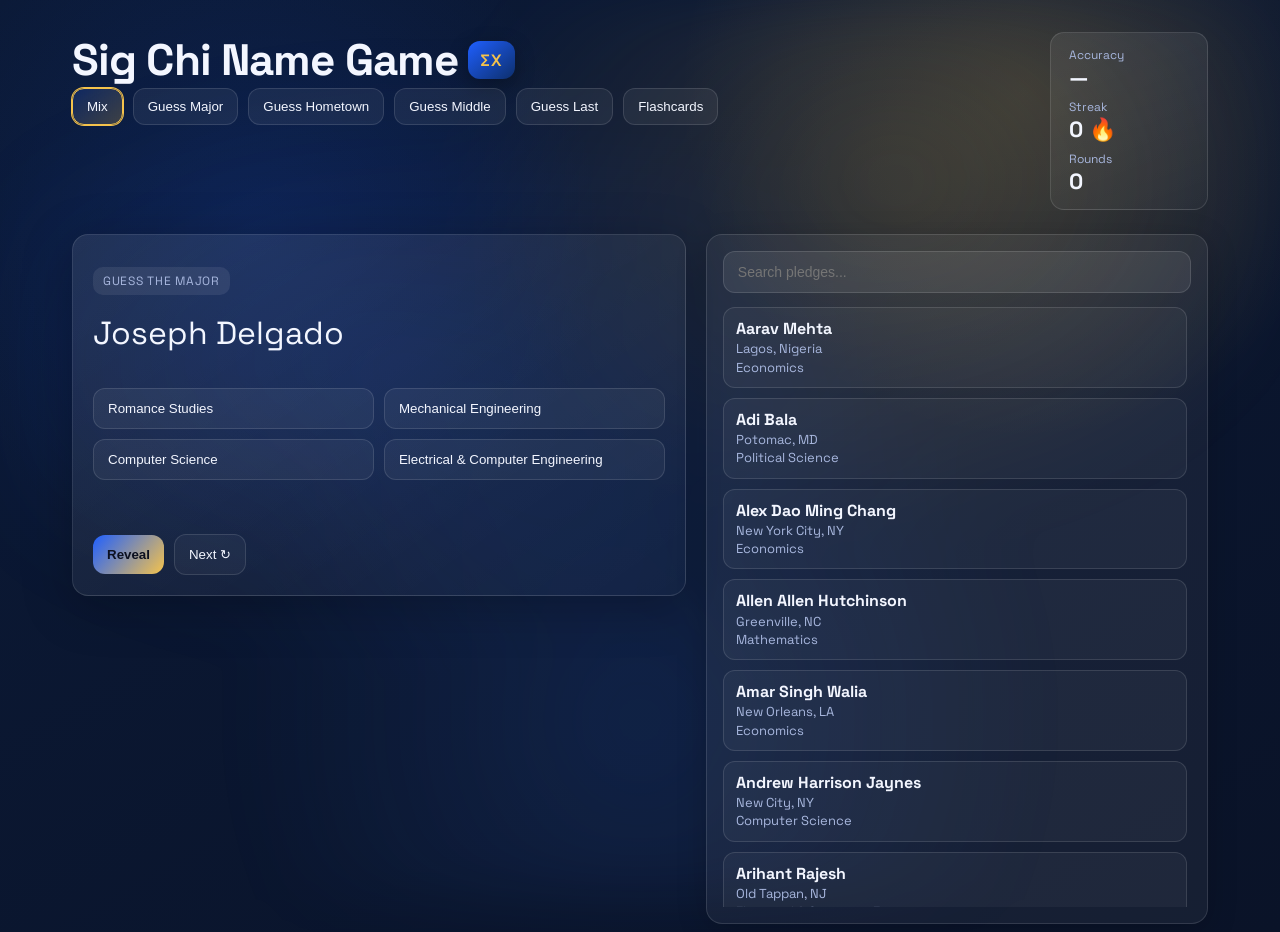
==== index.html @ de5fe86a "made it sigma chi themed" ====
<!DOCTYPE html>
<html lang="en">
<head>
  <meta charset="UTF-8">
  <meta name="viewport" content="width=device-width, initial-scale=1.0">
  <title>Sig Chi Name Game</title>
  <link rel="stylesheet" href="style.css">
  <link rel="preconnect" href="https://fonts.googleapis.com">
  <link rel="preconnect" href="https://fonts.gstatic.com" crossorigin>
  <link href="https://fonts.googleapis.com/css2?family=Space+Grotesk:wght@400;500;600;700&family=Manrope:wght@500;700&display=swap" rel="stylesheet">
</head>
<body>
  <div class="bg-gradient"></div>
  <main class="app">
    <header class="hero">
      <div>
        <div class="title-line">
          <h1>Sig Chi Name Game</h1>
          <span class="crest-chip" aria-hidden="true">ΣΧ</span>
        </div>
        <div class="mode-buttons" role="group" aria-label="Game modes">
          <button class="chip active" data-mode="mix">Mix</button>
          <button class="chip" data-mode="major">Guess Major</button>
          <button class="chip" data-mode="home">Guess Hometown</button>
          <button class="chip" data-mode="middle">Guess Middle</button>
          <button class="chip" data-mode="last">Guess Last</button>
          <button class="chip" data-mode="flash">Flashcards</button>
        </div>
      </div>
      <div class="stat-block">
        <div><span>Accuracy</span><strong id="stat-accuracy">—</strong></div>
        <div><span>Streak</span><strong id="stat-streak">0 🔥</strong></div>
        <div><span>Rounds</span><strong id="stat-rounds">0</strong></div>
      </div>
    </header>

    <section class="game">
      <div class="card" id="card">
        <div class="card-top">
          <p class="tag" id="ask-label">Guess the major</p>
          <p class="name" id="name"></p>
          <p class="aka" id="aka"></p>
        </div>
        <div class="clue" id="clue"></div>
        <div class="prompt" id="prompt"></div>
        <div class="options" id="options"></div>
        <div class="reveal" id="reveal"></div>
        <div class="actions">
          <button id="btn-reveal" class="primary">Reveal</button>
          <button id="btn-next" class="ghost">Next ↻</button>
          <button id="btn-flip" class="ghost small">Flip Flash Side</button>
          <div class="manual-score" id="manual-score">
            <button data-mark="got">I knew it ✅</button>
            <button data-mark="miss">Missed 🙃</button>
          </div>
        </div>
      </div>

      <aside class="sidebar">
        <div class="mini-search">
          <input id="filter" type="search" placeholder="Search pledges..." autocomplete="off">
        </div>
        <div class="list" id="quicklist"></div>
      </aside>
    </section>
  </main>

  <script src="script.js"></script>
</body>
</html>
---- style.css ----
:root {
  --bg-1: #0a1328;          /* deep Sigma Chi blue */
  --bg-2: #0b1a38;
  --accent: #f5c34c;        /* old gold */
  --accent-2: #ffd773;
  --card: rgba(255, 255, 255, 0.06);
  --card-border: rgba(255, 255, 255, 0.12);
  --text: #f3f6ff;
  --muted: #a8b7de;
  --good: #7ee0a3;
  --bad: #ff8b7c;
}

*,
*::before,
*::after {
  box-sizing: border-box;
}

body {
  margin: 0;
  min-height: 100vh;
  font-family: "Space Grotesk", "Manrope", system-ui, -apple-system, sans-serif;
  color: var(--text);
  background: radial-gradient(circle at 20% 25%, rgba(31, 95, 255, 0.12), transparent 28%),
              radial-gradient(circle at 80% 10%, rgba(245, 195, 76, 0.16), transparent 26%),
              linear-gradient(150deg, var(--bg-2), var(--bg-1)),
              repeating-linear-gradient(
                45deg,
                rgba(245, 195, 76, 0.05),
                rgba(245, 195, 76, 0.05) 10px,
                transparent 10px,
                transparent 30px
              );
}

.bg-gradient {
  position: fixed;
  inset: 0;
  background: radial-gradient(ellipse at 30% 40%, rgba(31, 95, 255, 0.12), transparent 40%),
              radial-gradient(ellipse at 70% 20%, rgba(245, 195, 76, 0.14), transparent 35%),
              radial-gradient(ellipse at 50% 80%, rgba(64, 131, 255, 0.12), transparent 45%);
  filter: blur(30px);
  z-index: -1;
}

.app {
  max-width: 1180px;
  margin: 32px auto 64px;
  padding: 0 22px;
}

.hero {
  display: flex;
  align-items: flex-start;
  justify-content: space-between;
  gap: 24px;
  margin-bottom: 24px;
}

.eyebrow {
  letter-spacing: 0.14em;
  text-transform: uppercase;
  font-size: 12px;
  color: var(--muted);
  margin: 0 0 6px;
}

h1 {
  margin: 0;
  font-size: clamp(30px, 6vw, 44px);
  letter-spacing: -0.02em;
}

.title-line {
  display: inline-flex;
  align-items: center;
  gap: 10px;
}

.crest-chip {
  display: inline-flex;
  align-items: center;
  justify-content: center;
  padding: 8px 12px;
  border-radius: 12px;
  background: linear-gradient(140deg, #1f5fff, #0d2f6c);
  color: #f5c34c;
  font-weight: 700;
  letter-spacing: 0.08em;
  box-shadow: 0 6px 20px rgba(0, 0, 0, 0.3);
}

.lede {
  color: var(--muted);
  margin: 8px 0 14px;
  max-width: 620px;
}

.mode-buttons {
  display: flex;
  flex-wrap: wrap;
  gap: 10px;
}

.chip {
  border: 1px solid var(--card-border);
  background: var(--card);
  color: var(--text);
  padding: 10px 14px;
  border-radius: 12px;
  cursor: pointer;
  transition: transform 0.15s ease, border-color 0.15s ease, box-shadow 0.15s ease;
}

.chip:hover {
  transform: translateY(-1px);
  border-color: rgba(255, 255, 255, 0.25);
}

.chip.active {
  border-color: var(--accent);
  box-shadow: 0 0 0 1px var(--accent);
  background: linear-gradient(140deg, rgba(31, 95, 255, 0.18), rgba(245, 195, 76, 0.22));
}

.stat-block {
  display: grid;
  grid-template-columns: repeat(auto-fit, minmax(120px, 1fr));
  gap: 8px;
  padding: 14px 18px;
  border-radius: 14px;
  background: linear-gradient(160deg, rgba(255, 255, 255, 0.08), rgba(255, 255, 255, 0.03));
  border: 1px solid var(--card-border);
}

.stat-block div span {
  display: block;
  color: var(--muted);
  font-size: 12px;
}

.stat-block strong {
  font-size: 22px;
  letter-spacing: -0.01em;
}

.game {
  display: grid;
  grid-template-columns: 1.1fr 0.9fr;
  gap: 20px;
  align-items: start;
}

.card {
  border: 1px solid var(--card-border);
  background: linear-gradient(145deg, rgba(255, 255, 255, 0.09), rgba(255, 255, 255, 0.02));
  padding: 20px;
  border-radius: 16px;
  box-shadow: 0 10px 50px rgba(0, 0, 0, 0.25);
}

.card-top {
  margin-bottom: 12px;
}

.tag {
  display: inline-flex;
  background: rgba(255, 255, 255, 0.08);
  color: var(--muted);
  padding: 6px 10px;
  border-radius: 10px;
  font-size: 12px;
  letter-spacing: 0.06em;
  text-transform: uppercase;
}

.name {
  font-size: clamp(26px, 3vw, 32px);
  margin: 6px 0 2px;
}

.aka {
  color: var(--muted);
  margin: 0 0 10px;
}

.clue {
  display: inline-flex;
  align-items: center;
  gap: 8px;
  padding: 8px 12px;
  margin-bottom: 12px;
  background: rgba(255, 255, 255, 0.06);
  border: 1px dashed var(--card-border);
  border-radius: 12px;
  color: var(--muted);
  font-size: 14px;
}

.clue strong {
  color: var(--text);
  letter-spacing: 0.01em;
}

.prompt {
  display: none;
  grid-template-columns: repeat(auto-fit, minmax(200px, 1fr));
  gap: 12px;
  padding: 14px;
  border-radius: 12px;
  border: 1px dashed var(--card-border);
  background: rgba(255, 255, 255, 0.06);
  margin-bottom: 10px;
}

.prompt .value {
  margin: 0;
  font-size: 18px;
}

.options {
  display: grid;
  grid-template-columns: repeat(auto-fit, minmax(200px, 1fr));
  gap: 10px;
  margin-bottom: 12px;
}

.option-btn {
  border: 1px solid var(--card-border);
  background: rgba(255, 255, 255, 0.05);
  color: var(--text);
  padding: 12px 14px;
  border-radius: 12px;
  cursor: pointer;
  text-align: left;
  transition: transform 0.12s ease, border-color 0.12s ease, background 0.12s ease;
}

.option-btn:hover { transform: translateY(-1px); }
.option-btn.correct { border-color: var(--good); background: rgba(118, 255, 176, 0.12); }
.option-btn.wrong { border-color: var(--bad); background: rgba(255, 139, 124, 0.12); }
.option-btn.disabled { opacity: 0.6; pointer-events: none; }

.reveal {
  display: grid;
  grid-template-columns: repeat(auto-fit, minmax(200px, 1fr));
  gap: 12px;
  padding: 14px;
  border-radius: 12px;
  border: 1px dashed var(--card-border);
  background: rgba(255, 255, 255, 0.04);
  opacity: 0;
  transform: translateY(6px);
  transition: all 0.2s ease;
}

.reveal.visible {
  opacity: 1;
  transform: translateY(0);
}

.label {
  color: var(--muted);
  font-size: 12px;
  letter-spacing: 0.08em;
  text-transform: uppercase;
  margin: 0 0 4px;
}

.value {
  margin: 0;
  font-size: 18px;
}

.actions {
  display: flex;
  gap: 10px;
  align-items: center;
  flex-wrap: wrap;
  margin-top: 12px;
}

.primary,
.ghost,
.manual-score button {
  border: 1px solid var(--card-border);
  background: rgba(255, 255, 255, 0.06);
  color: var(--text);
  padding: 12px 14px;
  border-radius: 12px;
  cursor: pointer;
  transition: transform 0.12s ease, border-color 0.12s ease, background 0.12s ease;
}

.primary {
  background: linear-gradient(130deg, #1f5fff, #f5c34c);
  color: #0c1020;
  border: none;
  font-weight: 700;
}

.primary:hover,
.ghost:hover,
.manual-score button:hover {
  transform: translateY(-1px);
  border-color: rgba(255, 255, 255, 0.3);
}

.ghost {
  background: rgba(255, 255, 255, 0.04);
}

.small {
  padding: 10px 12px;
  font-size: 13px;
}

.manual-score {
  display: none;
  gap: 8px;
}

.manual-score button {
  padding: 10px 12px;
}

.sidebar {
  border: 1px solid var(--card-border);
  background: rgba(255, 255, 255, 0.05);
  border-radius: 16px;
  padding: 16px;
  height: 100%;
  box-shadow: 0 6px 30px rgba(0, 0, 0, 0.18);
}

.mini-search input {
  width: 100%;
  padding: 12px 14px;
  border-radius: 12px;
  border: 1px solid var(--card-border);
  background: rgba(255, 255, 255, 0.08);
  color: var(--text);
  font-size: 14px;
}

.list {
  margin-top: 14px;
  display: grid;
  grid-template-columns: repeat(auto-fit, minmax(240px, 1fr));
  gap: 10px;
  max-height: 600px;
  overflow: auto;
  padding-right: 4px;
}

.list-card {
  border: 1px solid var(--card-border);
  background: rgba(255, 255, 255, 0.04);
  border-radius: 12px;
  padding: 10px 12px;
  line-height: 1.4;
}

.list-card strong { display: block; }
.list-card .meta { color: var(--muted); font-size: 13px; }

@media (max-width: 980px) {
  .game {
    grid-template-columns: 1fr;
  }
  .hero { flex-direction: column; }
}

@media (max-width: 640px) {
  .options { grid-template-columns: 1fr; }
  .stat-block { grid-template-columns: repeat(auto-fit, minmax(120px, 1fr)); }
  .app { padding: 0 14px; margin: 20px auto 48px; }
}
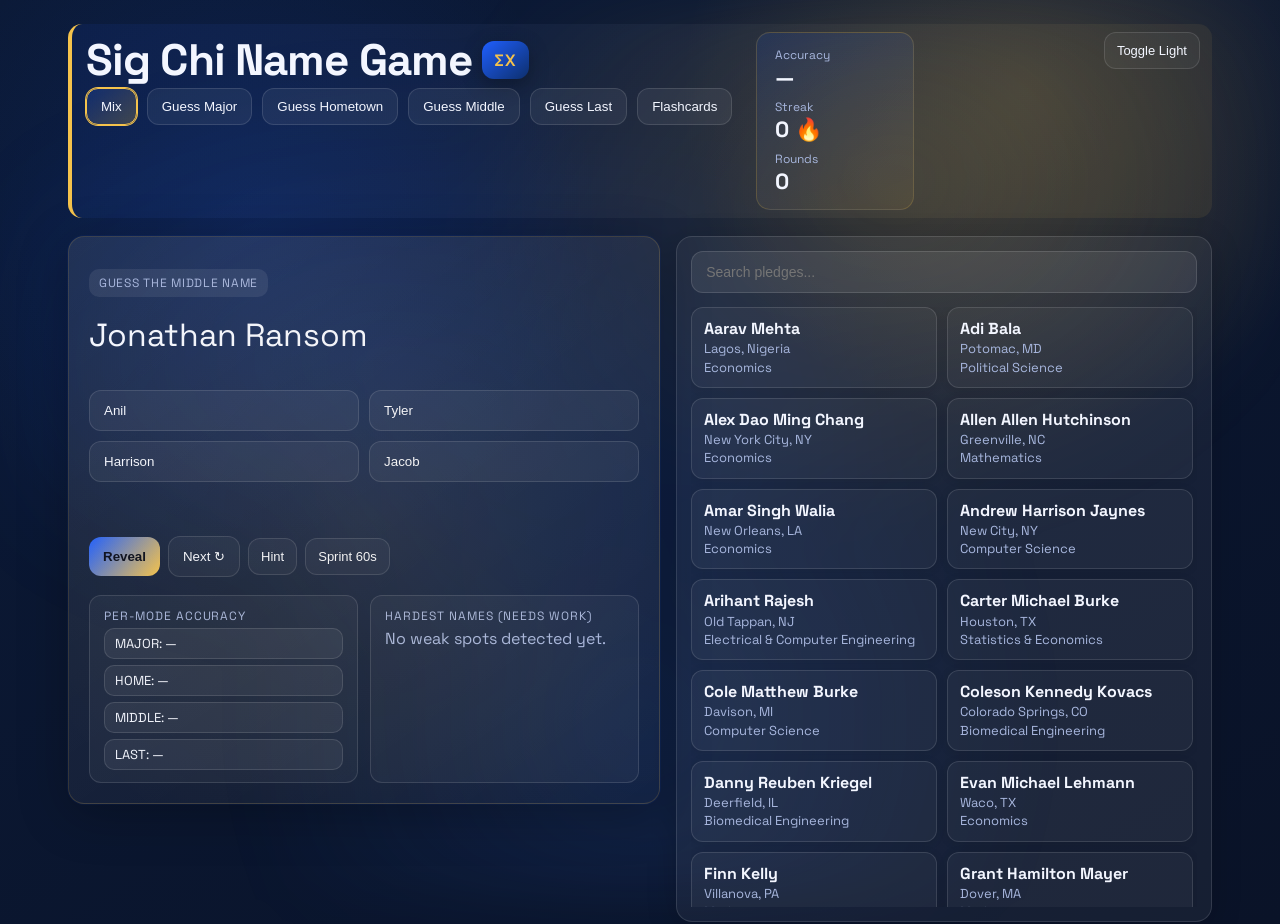
==== commit aecf6d69: "updated features" ====
--- a/index.html
+++ b/index.html
@@ -32,6 +32,9 @@
         <div><span>Streak</span><strong id="stat-streak">0 🔥</strong></div>
         <div><span>Rounds</span><strong id="stat-rounds">0</strong></div>
       </div>
+      <div class="toggles">
+        <button id="btn-theme" class="ghost small">Toggle Light</button>
+      </div>
     </header>
 
     <section class="game">
@@ -49,11 +52,25 @@
           <button id="btn-reveal" class="primary">Reveal</button>
           <button id="btn-next" class="ghost">Next ↻</button>
           <button id="btn-flip" class="ghost small">Flip Flash Side</button>
+          <button id="btn-hint" class="ghost small">Hint</button>
+          <button id="btn-sprint" class="ghost small">Sprint 60s</button>
           <div class="manual-score" id="manual-score">
             <button data-mark="got">I knew it ✅</button>
             <button data-mark="miss">Missed 🙃</button>
           </div>
         </div>
+
+      <section class="dash">
+        <div class="dash-card">
+          <p class="label">Per-Mode Accuracy</p>
+          <div class="mode-accuracy" id="mode-accuracy"></div>
+        </div>
+        <div class="dash-card">
+          <p class="label">Hardest Names (needs work)</p>
+          <div class="hardest" id="hardest"></div>
+        </div>
+      </section>
+
       </div>
 
       <aside class="sidebar">
--- a/style.css
+++ b/style.css
@@ -46,8 +46,8 @@
 
 .app {
   max-width: 1180px;
-  margin: 32px auto 64px;
-  padding: 0 22px;
+  margin: 24px auto 48px;
+  padding: 0 18px;
 }
 
 .hero {
@@ -55,7 +55,18 @@
   align-items: flex-start;
   justify-content: space-between;
   gap: 24px;
-  margin-bottom: 24px;
+  margin-bottom: 18px;
+  padding: 8px 12px 8px 14px;
+  border-left: 4px solid var(--accent);
+  background: linear-gradient(120deg, rgba(31, 95, 255, 0.08), rgba(245, 195, 76, 0.08));
+  border-radius: 14px;
+}
+
+.toggles {
+  display: flex;
+  gap: 10px;
+  flex-wrap: wrap;
+  margin-left: auto;
 }
 
 .eyebrow {
@@ -130,8 +141,8 @@
   gap: 8px;
   padding: 14px 18px;
   border-radius: 14px;
-  background: linear-gradient(160deg, rgba(255, 255, 255, 0.08), rgba(255, 255, 255, 0.03));
-  border: 1px solid var(--card-border);
+  background: linear-gradient(160deg, rgba(31, 95, 255, 0.12), rgba(245, 195, 76, 0.08));
+  border: 1px solid rgba(245, 195, 76, 0.18);
 }
 
 .stat-block div span {
@@ -147,17 +158,28 @@
 
 .game {
   display: grid;
-  grid-template-columns: 1.1fr 0.9fr;
-  gap: 20px;
+  grid-template-columns: 1.05fr 0.95fr;
+  gap: 16px;
   align-items: start;
 }
 
 .card {
-  border: 1px solid var(--card-border);
+  border: 1px solid rgba(245, 195, 76, 0.16);
   background: linear-gradient(145deg, rgba(255, 255, 255, 0.09), rgba(255, 255, 255, 0.02));
   padding: 20px;
   border-radius: 16px;
-  box-shadow: 0 10px 50px rgba(0, 0, 0, 0.25);
+  box-shadow: 0 10px 50px rgba(0, 0, 0, 0.25), 0 0 0 1px rgba(31, 95, 255, 0.08);
+  position: relative;
+  overflow: hidden;
+}
+
+.card::after {
+  content: "";
+  position: absolute;
+  inset: -20% -40%;
+  background: radial-gradient(circle, rgba(245, 195, 76, 0.08), transparent 55%);
+  transform: rotate(-8deg);
+  pointer-events: none;
 }
 
 .card-top {
@@ -238,7 +260,7 @@
 }
 
 .option-btn:hover { transform: translateY(-1px); }
-.option-btn.correct { border-color: var(--good); background: rgba(118, 255, 176, 0.12); }
+.option-btn.correct { border-color: var(--accent); background: rgba(245, 195, 76, 0.18); }
 .option-btn.wrong { border-color: var(--bad); background: rgba(255, 139, 124, 0.12); }
 .option-btn.disabled { opacity: 0.6; pointer-events: none; }
 
@@ -275,7 +297,7 @@
 
 .actions {
   display: flex;
-  gap: 10px;
+  gap: 8px;
   align-items: center;
   flex-wrap: wrap;
   margin-top: 12px;
@@ -329,7 +351,7 @@
   border: 1px solid var(--card-border);
   background: rgba(255, 255, 255, 0.05);
   border-radius: 16px;
-  padding: 16px;
+  padding: 14px;
   height: 100%;
   box-shadow: 0 6px 30px rgba(0, 0, 0, 0.18);
 }
@@ -360,20 +382,77 @@
   border-radius: 12px;
   padding: 10px 12px;
   line-height: 1.4;
+  box-shadow: 0 1px 8px rgba(0, 0, 0, 0.12);
 }
 
 .list-card strong { display: block; }
 .list-card .meta { color: var(--muted); font-size: 13px; }
+
+.dash {
+  margin-top: 18px;
+  display: grid;
+  grid-template-columns: repeat(auto-fit, minmax(220px, 1fr));
+  gap: 12px;
+}
+
+.dash-card {
+  border: 1px solid var(--card-border);
+  background: rgba(255, 255, 255, 0.04);
+  border-radius: 12px;
+  padding: 12px 14px;
+  min-height: 90px;
+}
+
+.mode-accuracy,
+.hardest {
+  display: grid;
+  gap: 6px;
+}
+
+.badge {
+  display: inline-flex;
+  align-items: center;
+  gap: 6px;
+  padding: 6px 10px;
+  border-radius: 10px;
+  background: rgba(255, 255, 255, 0.06);
+  border: 1px solid var(--card-border);
+  font-size: 13px;
+}
+
+.theme-light {
+  --bg-1: #f8fbff;
+  --bg-2: #e8f0ff;
+  --card: rgba(0, 16, 40, 0.04);
+  --card-border: rgba(0, 16, 40, 0.12);
+  --text: #0c1830;
+  --muted: #5b6a8d;
+  --good: #1f8f58;
+  --bad: #c7332c;
+  background: radial-gradient(circle at 20% 25%, rgba(31, 95, 255, 0.12), transparent 28%),
+              radial-gradient(circle at 80% 10%, rgba(245, 195, 76, 0.16), transparent 26%),
+              linear-gradient(150deg, #f5f8ff, #e8f0ff);
+}
 
 @media (max-width: 980px) {
   .game {
     grid-template-columns: 1fr;
   }
-  .hero { flex-direction: column; }
+  .hero { flex-direction: column; gap: 14px; }
 }
 
 @media (max-width: 640px) {
+  body { padding-bottom: 36px; }
+  .hero { padding: 10px 12px; }
+  .mode-buttons { gap: 8px; }
+  .chip { padding: 8px 12px; border-radius: 10px; }
+  .card, .sidebar { padding: 14px; }
+  .name { font-size: clamp(22px, 7vw, 28px); }
+  .options { grid-template-columns: 1fr; gap: 8px; }
   .options { grid-template-columns: 1fr; }
   .stat-block { grid-template-columns: repeat(auto-fit, minmax(120px, 1fr)); }
-  .app { padding: 0 14px; margin: 20px auto 48px; }
-}
+  .app { padding: 0 12px; margin: 16px auto 36px; }
+  .actions { gap: 6px; }
+  .primary, .ghost, .manual-score button { padding: 10px 12px; }
+  .small { padding: 8px 10px; }
+}
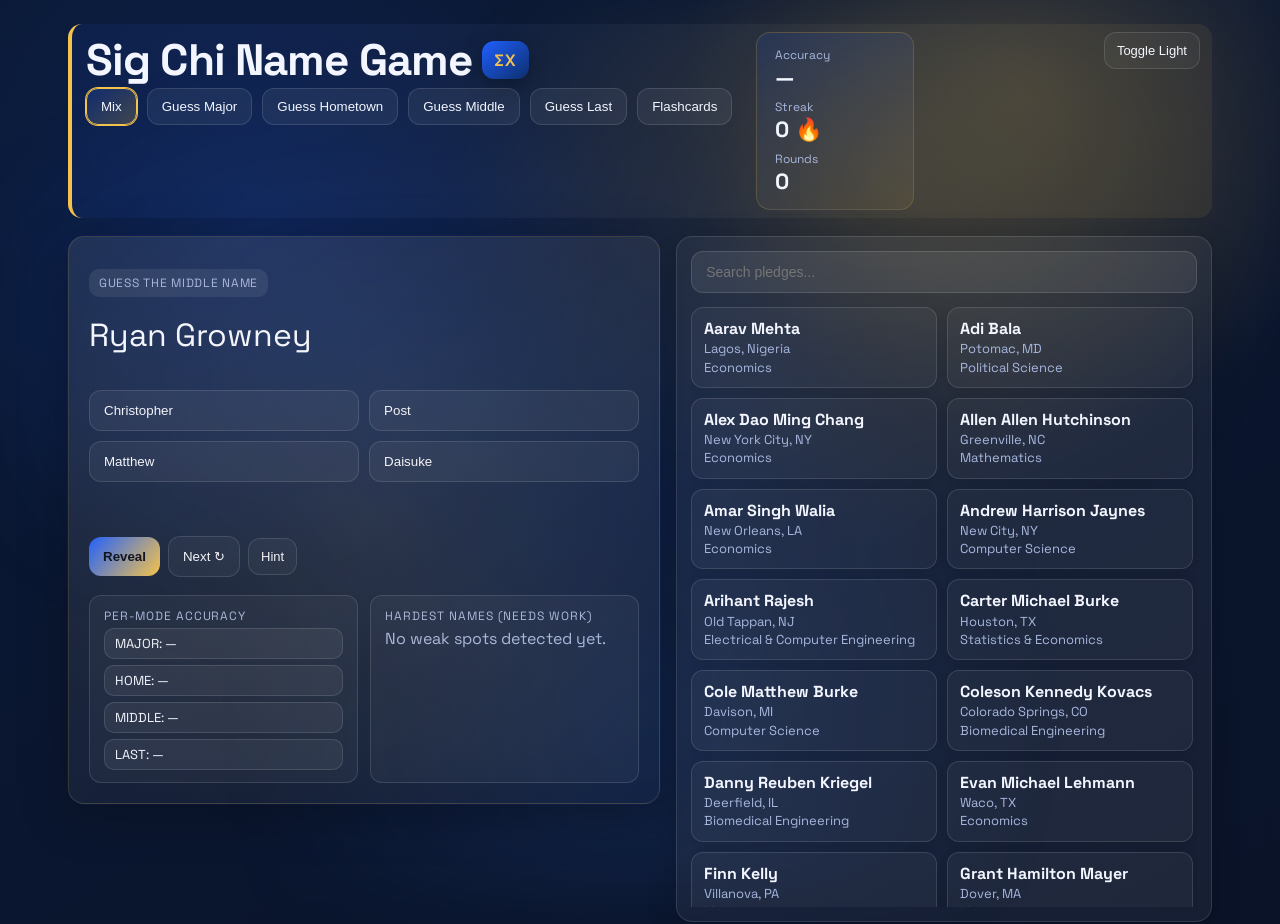
==== commit a65e1b6e: "removed sprint button" ====
--- a/index.html
+++ b/index.html
@@ -53,7 +53,6 @@
           <button id="btn-next" class="ghost">Next ↻</button>
           <button id="btn-flip" class="ghost small">Flip Flash Side</button>
           <button id="btn-hint" class="ghost small">Hint</button>
-          <button id="btn-sprint" class="ghost small">Sprint 60s</button>
           <div class="manual-score" id="manual-score">
             <button data-mark="got">I knew it ✅</button>
             <button data-mark="miss">Missed 🙃</button>
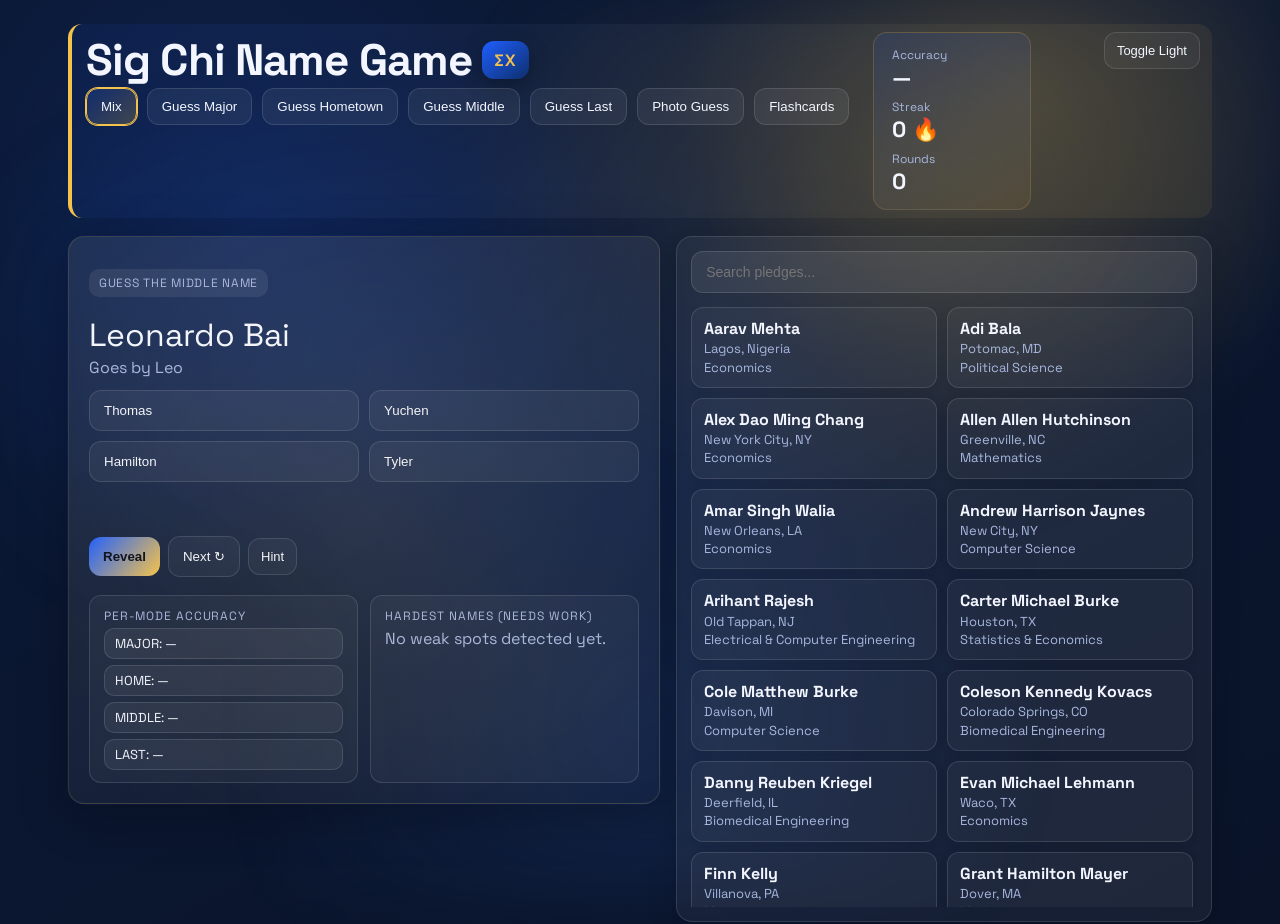
==== commit d9b5254c: "added picture mode" ====
--- a/index.html
+++ b/index.html
@@ -24,6 +24,7 @@
           <button class="chip" data-mode="home">Guess Hometown</button>
           <button class="chip" data-mode="middle">Guess Middle</button>
           <button class="chip" data-mode="last">Guess Last</button>
+          <button class="chip" data-mode="photo">Photo Guess</button>
           <button class="chip" data-mode="flash">Flashcards</button>
         </div>
       </div>
@@ -43,6 +44,9 @@
           <p class="tag" id="ask-label">Guess the major</p>
           <p class="name" id="name"></p>
           <p class="aka" id="aka"></p>
+        </div>
+        <div class="photo-wrap" id="photo-wrap">
+          <img id="photo" alt="Pledge photo">
         </div>
         <div class="clue" id="clue"></div>
         <div class="prompt" id="prompt"></div>
--- a/style.css
+++ b/style.css
@@ -184,6 +184,22 @@
 
 .card-top {
   margin-bottom: 12px;
+}
+
+.photo-wrap {
+  display: none;
+  margin: 10px 0 12px;
+  border-radius: 14px;
+  overflow: hidden;
+  border: 1px solid rgba(245, 195, 76, 0.16);
+  box-shadow: 0 8px 24px rgba(0,0,0,0.25);
+}
+
+.photo-wrap img {
+  display: block;
+  width: 100%;
+  height: auto;
+  object-fit: cover;
 }
 
 .tag {
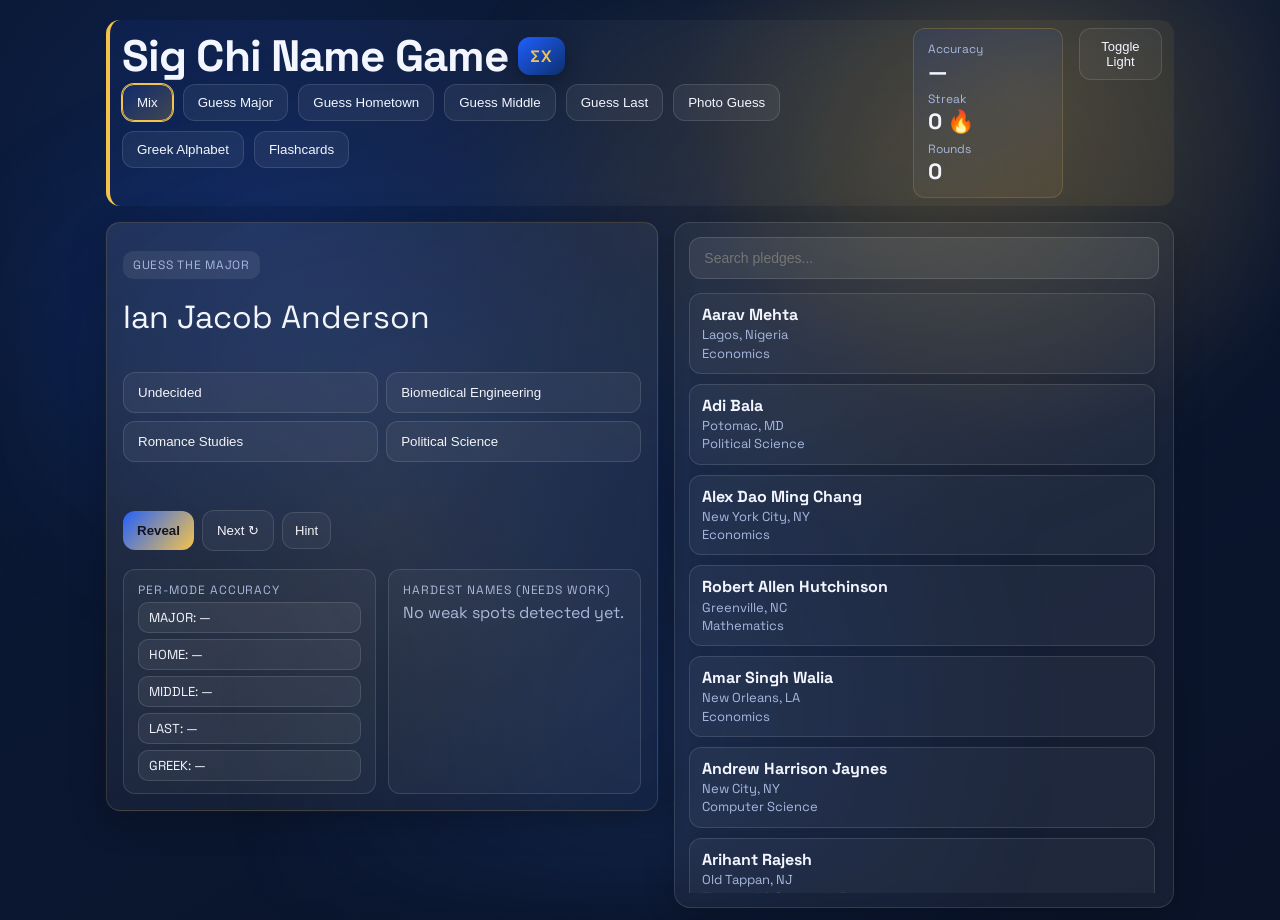
==== commit 7e27c090: "added greek letters" ====
--- a/index.html
+++ b/index.html
@@ -25,6 +25,7 @@
           <button class="chip" data-mode="middle">Guess Middle</button>
           <button class="chip" data-mode="last">Guess Last</button>
           <button class="chip" data-mode="photo">Photo Guess</button>
+          <button class="chip" data-mode="greek">Greek Alphabet</button>
           <button class="chip" data-mode="flash">Flashcards</button>
         </div>
       </div>
--- a/style.css
+++ b/style.css
@@ -45,18 +45,18 @@
 }
 
 .app {
-  max-width: 1180px;
-  margin: 24px auto 48px;
-  padding: 0 18px;
+  max-width: 1100px;
+  margin: 20px auto 40px;
+  padding: 0 16px;
 }
 
 .hero {
   display: flex;
   align-items: flex-start;
   justify-content: space-between;
-  gap: 24px;
-  margin-bottom: 18px;
-  padding: 8px 12px 8px 14px;
+  gap: 16px;
+  margin-bottom: 16px;
+  padding: 8px 12px 8px 12px;
   border-left: 4px solid var(--accent);
   background: linear-gradient(120deg, rgba(31, 95, 255, 0.08), rgba(245, 195, 76, 0.08));
   border-radius: 14px;
@@ -138,9 +138,9 @@
 .stat-block {
   display: grid;
   grid-template-columns: repeat(auto-fit, minmax(120px, 1fr));
-  gap: 8px;
-  padding: 14px 18px;
-  border-radius: 14px;
+  gap: 6px;
+  padding: 12px 14px;
+  border-radius: 12px;
   background: linear-gradient(160deg, rgba(31, 95, 255, 0.12), rgba(245, 195, 76, 0.08));
   border: 1px solid rgba(245, 195, 76, 0.18);
 }
@@ -166,9 +166,9 @@
 .card {
   border: 1px solid rgba(245, 195, 76, 0.16);
   background: linear-gradient(145deg, rgba(255, 255, 255, 0.09), rgba(255, 255, 255, 0.02));
-  padding: 20px;
-  border-radius: 16px;
-  box-shadow: 0 10px 50px rgba(0, 0, 0, 0.25), 0 0 0 1px rgba(31, 95, 255, 0.08);
+  padding: 16px;
+  border-radius: 14px;
+  box-shadow: 0 8px 36px rgba(0, 0, 0, 0.24), 0 0 0 1px rgba(31, 95, 255, 0.08);
   position: relative;
   overflow: hidden;
 }
@@ -188,18 +188,24 @@
 
 .photo-wrap {
   display: none;
-  margin: 10px 0 12px;
-  border-radius: 14px;
+  margin: 8px 0 12px;
+  border-radius: 12px;
   overflow: hidden;
   border: 1px solid rgba(245, 195, 76, 0.16);
   box-shadow: 0 8px 24px rgba(0,0,0,0.25);
+  max-height: 320px;
+  background: rgba(0,0,0,0.2);
+  display: flex;
+  align-items: center;
+  justify-content: center;
 }
 
 .photo-wrap img {
   display: block;
   width: 100%;
   height: auto;
-  object-fit: cover;
+  max-height: 320px;
+  object-fit: contain;
 }
 
 .tag {
@@ -260,8 +266,8 @@
 .options {
   display: grid;
   grid-template-columns: repeat(auto-fit, minmax(200px, 1fr));
-  gap: 10px;
-  margin-bottom: 12px;
+  gap: 8px;
+  margin-bottom: 10px;
 }
 
 .option-btn {
@@ -283,8 +289,8 @@
 .reveal {
   display: grid;
   grid-template-columns: repeat(auto-fit, minmax(200px, 1fr));
-  gap: 12px;
-  padding: 14px;
+  gap: 10px;
+  padding: 12px;
   border-radius: 12px;
   border: 1px dashed var(--card-border);
   background: rgba(255, 255, 255, 0.04);
@@ -462,13 +468,18 @@
   .hero { padding: 10px 12px; }
   .mode-buttons { gap: 8px; }
   .chip { padding: 8px 12px; border-radius: 10px; }
-  .card, .sidebar { padding: 14px; }
+  .card, .sidebar { padding: 12px; }
   .name { font-size: clamp(22px, 7vw, 28px); }
   .options { grid-template-columns: 1fr; gap: 8px; }
-  .options { grid-template-columns: 1fr; }
   .stat-block { grid-template-columns: repeat(auto-fit, minmax(120px, 1fr)); }
+  .stat-block strong { font-size: 18px; }
   .app { padding: 0 12px; margin: 16px auto 36px; }
-  .actions { gap: 6px; }
-  .primary, .ghost, .manual-score button { padding: 10px 12px; }
+  .actions {
+    gap: 8px;
+    display: grid;
+    grid-template-columns: repeat(auto-fit, minmax(120px, 1fr));
+  }
+  .primary, .ghost, .manual-score button { padding: 10px 12px; width: 100%; }
   .small { padding: 8px 10px; }
-}
+  .photo-wrap img { max-height: 260px; object-fit: cover; }
+}
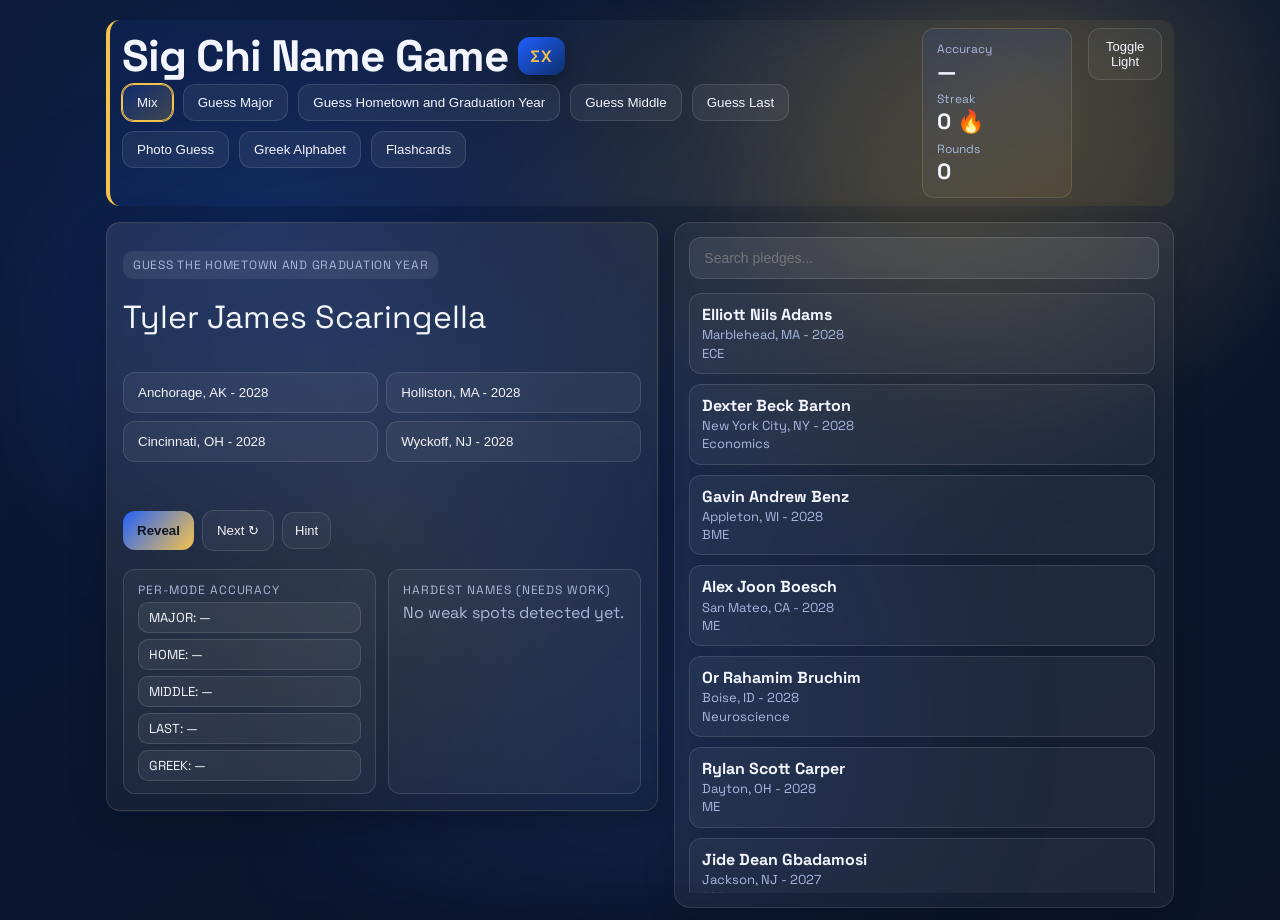
==== commit 3fa05fef: "small changes" ====
--- a/index.html
+++ b/index.html
@@ -21,7 +21,7 @@
         <div class="mode-buttons" role="group" aria-label="Game modes">
           <button class="chip active" data-mode="mix">Mix</button>
           <button class="chip" data-mode="major">Guess Major</button>
-          <button class="chip" data-mode="home">Guess Hometown</button>
+          <button class="chip" data-mode="home">Guess Hometown and Graduation Year</button>
           <button class="chip" data-mode="middle">Guess Middle</button>
           <button class="chip" data-mode="last">Guess Last</button>
           <button class="chip" data-mode="photo">Photo Guess</button>
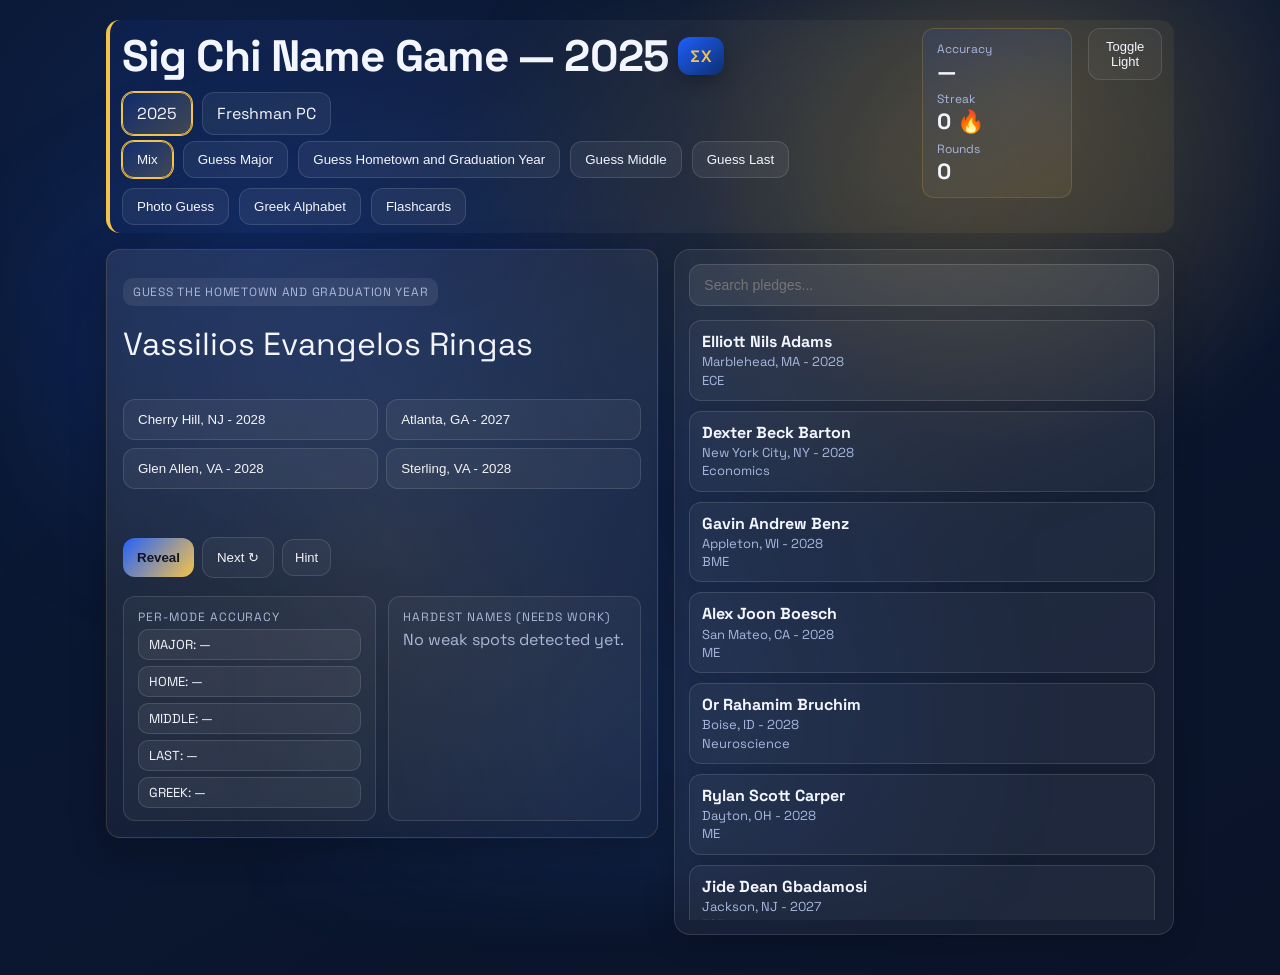
==== commit 21119ca6: "names" ====
--- a/index.html
+++ b/index.html
@@ -15,9 +15,13 @@
     <header class="hero">
       <div>
         <div class="title-line">
-          <h1>Sig Chi Name Game</h1>
+          <h1>Sig Chi Name Game — 2025</h1>
           <span class="crest-chip" aria-hidden="true">ΣΧ</span>
         </div>
+        <nav class="year-nav" aria-label="Select pledge class">
+          <a class="chip active" aria-current="page" href="index.html">2025</a>
+          <a class="chip" href="freshmen.html">Freshman PC</a>
+        </nav>
         <div class="mode-buttons" role="group" aria-label="Game modes">
           <button class="chip active" data-mode="mix">Mix</button>
           <button class="chip" data-mode="major">Guess Major</button>
--- a/style.css
+++ b/style.css
@@ -87,6 +87,17 @@
   display: inline-flex;
   align-items: center;
   gap: 10px;
+}
+
+.year-nav {
+  display: flex;
+  gap: 10px;
+  flex-wrap: wrap;
+  margin: 8px 0 6px;
+}
+
+.year-nav .chip {
+  text-decoration: none;
 }
 
 .crest-chip {
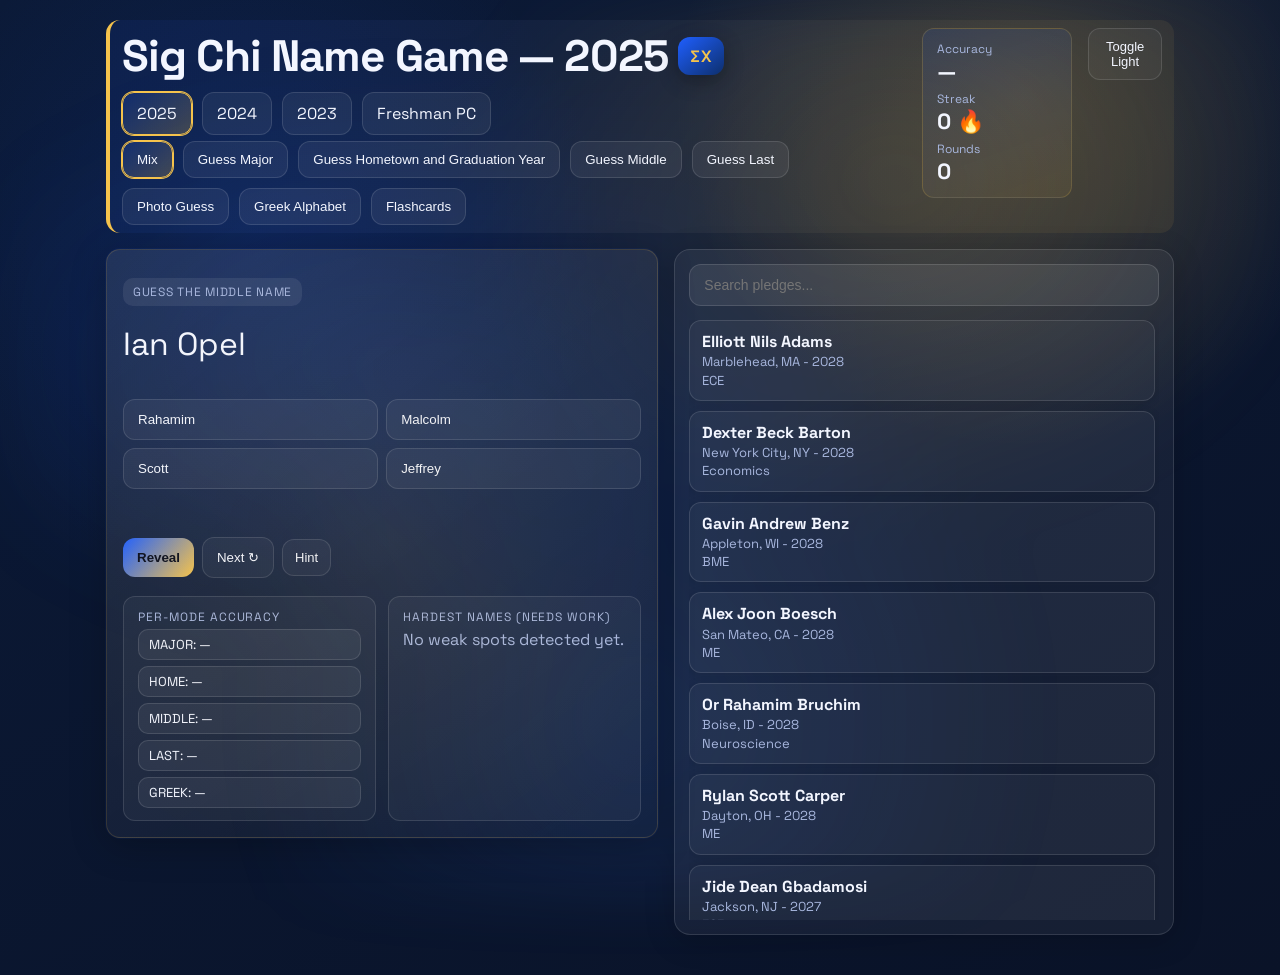
==== commit 85e5c58e: "Add 2023 PC page and data, wire into year nav" ====
--- a/index.html
+++ b/index.html
@@ -20,6 +20,8 @@
         </div>
         <nav class="year-nav" aria-label="Select pledge class">
           <a class="chip active" aria-current="page" href="index.html">2025</a>
+          <a class="chip" href="24pc.html">2024</a>
+          <a class="chip" href="23pc.html">2023</a>
           <a class="chip" href="freshmen.html">Freshman PC</a>
         </nav>
         <div class="mode-buttons" role="group" aria-label="Game modes">
